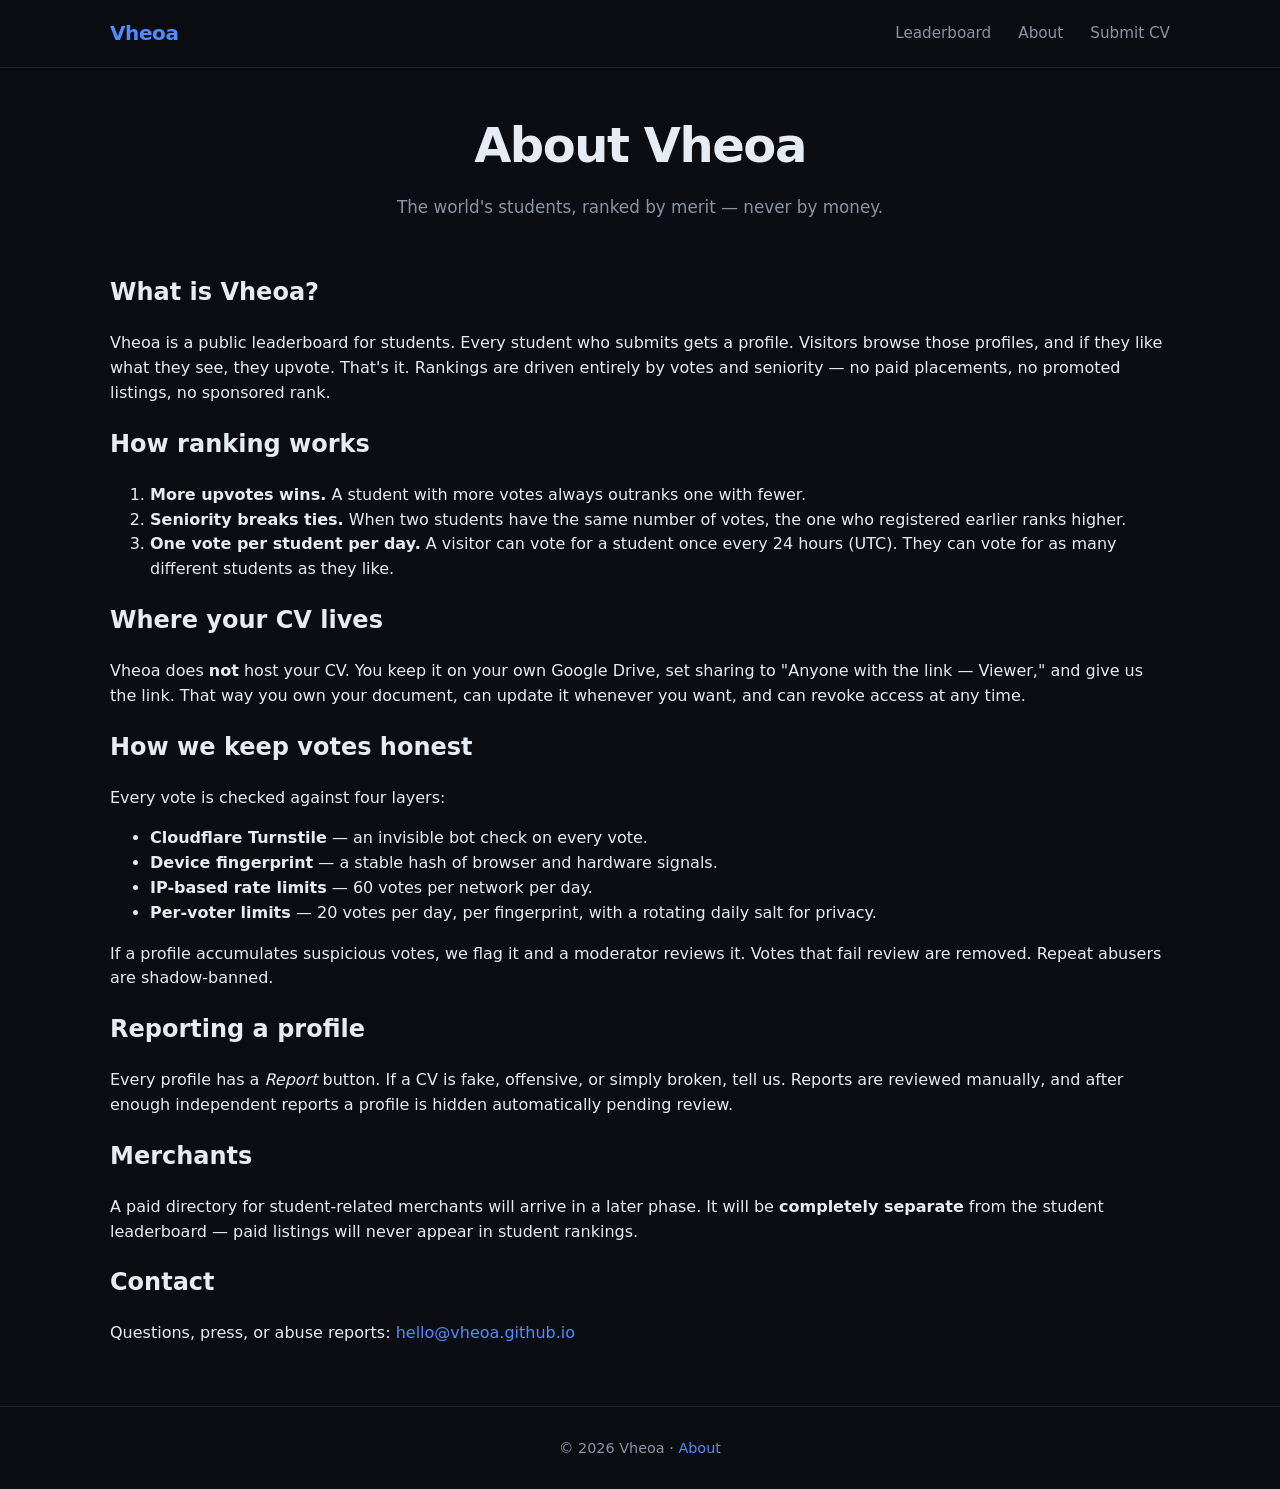
==== about.html @ 026dcb2a "Create about.html" ====
<!doctype html>
<html lang="en">
<head>
<meta charset="utf-8" />
<meta name="viewport" content="width=device-width, initial-scale=1" />
<title>About — Vheoa</title>
<meta name="description" content="Vheoa ranks students worldwide by merit — upvotes and seniority, never money. Learn how the ranking works and how we protect it from abuse." />
<link rel="icon" href="assets/img/favicon.svg" />
<link rel="stylesheet" href="assets/css/style.css" />
</head>
<body>

<header class="site">
  <div class="container inner">
    <a href="/" class="logo">Vheoa</a>
    <nav>
      <a href="leaderboard.html">Leaderboard</a>
      <a href="about.html">About</a>
      <a href="submit.html">Submit CV</a>
    </nav>
  </div>
</header>

<main class="container">

  <section class="hero" style="padding: 40px 0 10px;">
    <h1>About Vheoa</h1>
    <p>The world's students, ranked by merit — never by money.</p>
  </section>

  <article class="prose">

    <h2>What is Vheoa?</h2>
    <p>
      Vheoa is a public leaderboard for students. Every student who submits gets a
      profile. Visitors browse those profiles, and if they like what they see, they
      upvote. That's it. Rankings are driven entirely by votes and seniority —
      no paid placements, no promoted listings, no sponsored rank.
    </p>

    <h2>How ranking works</h2>
    <ol>
      <li><strong>More upvotes wins.</strong> A student with more votes always outranks one with fewer.</li>
      <li><strong>Seniority breaks ties.</strong> When two students have the same number of votes, the one who registered earlier ranks higher.</li>
      <li><strong>One vote per student per day.</strong> A visitor can vote for a student once every 24 hours (UTC). They can vote for as many different students as they like.</li>
    </ol>

    <h2>Where your CV lives</h2>
    <p>
      Vheoa does <strong>not</strong> host your CV. You keep it on your own Google
      Drive, set sharing to "Anyone with the link — Viewer," and give us the link.
      That way you own your document, can update it whenever you want, and can
      revoke access at any time.
    </p>

    <h2>How we keep votes honest</h2>
    <p>Every vote is checked against four layers:</p>
    <ul>
      <li><strong>Cloudflare Turnstile</strong> — an invisible bot check on every vote.</li>
      <li><strong>Device fingerprint</strong> — a stable hash of browser and hardware signals.</li>
      <li><strong>IP-based rate limits</strong> — 60 votes per network per day.</li>
      <li><strong>Per-voter limits</strong> — 20 votes per day, per fingerprint, with a rotating daily salt for privacy.</li>
    </ul>
    <p>
      If a profile accumulates suspicious votes, we flag it and a moderator reviews it.
      Votes that fail review are removed. Repeat abusers are shadow-banned.
    </p>

    <h2>Reporting a profile</h2>
    <p>
      Every profile has a <em>Report</em> button. If a CV is fake, offensive, or
      simply broken, tell us. Reports are reviewed manually, and after enough
      independent reports a profile is hidden automatically pending review.
    </p>

    <h2>Merchants</h2>
    <p>
      A paid directory for student-related merchants will arrive in a later phase.
      It will be <strong>completely separate</strong> from the student leaderboard —
      paid listings will never appear in student rankings.
    </p>

    <h2>Contact</h2>
    <p>
      Questions, press, or abuse reports:
      <a href="mailto:hello@vheoa.github.io">hello@vheoa.github.io</a>
    </p>

  </article>

</main>

<footer class="site">
  <div class="container">
    © <span id="year"></span> Vheoa · <a href="about.html">About</a>
  </div>
</footer>

<script>document.getElementById('year').textContent = new Date().getFullYear();</script>

</body>
</html>
---- assets/css/style.css ----
/* ============================================
   VHEOA — Base styles
   ============================================ */

:root {
  --bg:        #0b0d12;
  --bg-elev:   #12151c;
  --fg:        #e7ebf3;
  --fg-dim:    #8b93a7;
  --accent:    #4f8cff;
  --accent-2:  #22d3a5;
  --border:    #1e2430;
  --radius:    10px;
  --font:      system-ui, -apple-system, 'Segoe UI', Roboto, sans-serif;
}

* { box-sizing: border-box; }

html, body {
  margin: 0;
  padding: 0;
  background: var(--bg);
  color: var(--fg);
  font-family: var(--font);
  line-height: 1.55;
  -webkit-font-smoothing: antialiased;
}

a { color: var(--accent); text-decoration: none; }
a:hover { text-decoration: underline; }

.container {
  max-width: 1100px;
  margin: 0 auto;
  padding: 0 20px;
}

/* Header */
header.site {
  border-bottom: 1px solid var(--border);
  padding: 18px 0;
  position: sticky;
  top: 0;
  background: rgba(11, 13, 18, 0.85);
  backdrop-filter: blur(10px);
  z-index: 50;
}
header.site .inner {
  display: flex;
  align-items: center;
  justify-content: space-between;
}
header.site .logo {
  font-weight: 700;
  font-size: 1.25rem;
  letter-spacing: -0.02em;
}
header.site nav a {
  margin-left: 22px;
  color: var(--fg-dim);
  font-size: 0.95rem;
}
header.site nav a:hover { color: var(--fg); text-decoration: none; }

/* Hero */
.hero {
  padding: 60px 0 30px;
  text-align: center;
}
.hero h1 {
  font-size: clamp(2rem, 5vw, 3rem);
  margin: 0 0 12px;
  letter-spacing: -0.03em;
}
.hero p {
  color: var(--fg-dim);
  max-width: 640px;
  margin: 0 auto 24px;
  font-size: 1.05rem;
}
.btn {
  display: inline-block;
  background: var(--accent);
  color: #fff;
  padding: 12px 24px;
  border-radius: var(--radius);
  font-weight: 600;
  border: none;
  cursor: pointer;
  font-size: 1rem;
}
.btn:hover { background: #3a78e6; text-decoration: none; }
.btn.secondary {
  background: transparent;
  border: 1px solid var(--border);
  color: var(--fg);
  margin-left: 10px;
}

/* Globe container */
#globe {
  width: 100%;
  height: 60vh;
  min-height: 420px;
  background: var(--bg-elev);
  border: 1px solid var(--border);
  border-radius: var(--radius);
  overflow: hidden;
  margin: 30px 0;
}

/* Footer */
footer.site {
  border-top: 1px solid var(--border);
  padding: 30px 0;
  margin-top: 60px;
  color: var(--fg-dim);
  font-size: 0.9rem;
  text-align: center;
}

/* Utility */
.hidden { display: none !important; }
/* ============================================================
   VHEOA — Phase 1 additions: forms, profiles, tables
   ============================================================ */

/* ---------- Cards and fields ---------- */
.card {
  background: var(--bg-elev);
  border: 1px solid var(--border);
  border-radius: var(--radius);
  padding: 28px;
  margin: 20px auto 60px;
  max-width: 720px;
}
.field { margin-bottom: 20px; }
.field label {
  display: block;
  font-weight: 600;
  margin-bottom: 6px;
  font-size: 0.95rem;
}
.field input,
.field select,
.filters input,
.filters select {
  width: 100%;
  padding: 11px 13px;
  background: #0e1119;
  border: 1px solid var(--border);
  border-radius: 8px;
  color: var(--fg);
  font-size: 1rem;
  font-family: inherit;
}
.field input:focus,
.field select:focus,
.filters input:focus,
.filters select:focus {
  outline: none;
  border-color: var(--accent);
}
.field small {
  display: block;
  color: var(--fg-dim);
  font-size: 0.82rem;
  margin-top: 6px;
  line-height: 1.4;
}
.row { display: grid; grid-template-columns: 1fr 1fr; gap: 16px; }
@media (max-width: 600px) {
  .row { grid-template-columns: 1fr; }
  .card { padding: 20px; }
}
.dim { color: var(--fg-dim); font-weight: 400; }

/* ---------- Portfolio rows ---------- */
.portfolio-row {
  display: grid;
  grid-template-columns: 1fr 2fr auto;
  gap: 8px;
  margin-bottom: 8px;
}
.portfolio-row .remove-row {
  background: transparent;
  border: 1px solid var(--border);
  color: var(--fg-dim);
  border-radius: 8px;
  padding: 0 14px;
  cursor: pointer;
  font-size: 1.2rem;
  line-height: 1;
}
.portfolio-row .remove-row:hover {
  color: #ff5555;
  border-color: #552222;
}

/* ---------- Messages ---------- */
.message {
  padding: 12px 14px;
  border-radius: 8px;
  margin: 16px 0;
  font-size: 0.95rem;
}
.message.error {
  background: #2a1215;
  color: #ff7a7a;
  border: 1px solid #5a2226;
}
.message.success {
  background: #0f2a1e;
  color: #4ee0a0;
  border: 1px solid #1e5a3e;
}

/* ---------- Profile page ---------- */
.profile {
  padding: 40px 0 60px;
  max-width: 820px;
  margin: 0 auto;
}
.profile-head {
  display: flex;
  justify-content: space-between;
  align-items: flex-start;
  gap: 24px;
  padding-bottom: 24px;
  border-bottom: 1px solid var(--border);
  margin-bottom: 24px;
}
.profile-head h1 {
  margin: 0 0 8px;
  font-size: clamp(1.6rem, 3.5vw, 2.2rem);
  letter-spacing: -0.02em;
}
.profile-head .meta {
  color: var(--fg-dim);
  margin: 4px 0;
  font-size: 0.95rem;
}
.profile-head .meta.small { font-size: 0.82rem; }
.flag {
  display: inline-block;
  background: var(--bg-elev);
  border: 1px solid var(--border);
  border-radius: 5px;
  padding: 2px 7px;
  font-size: 0.78rem;
  font-weight: 600;
  letter-spacing: 0.04em;
  margin-right: 6px;
}
.score { text-align: right; flex-shrink: 0; }
.score-num {
  font-size: 2.6rem;
  font-weight: 700;
  line-height: 1;
  color: var(--accent-2);
}
.score-label {
  font-size: 0.8rem;
  color: var(--fg-dim);
  text-transform: uppercase;
  letter-spacing: 0.06em;
  margin-top: 4px;
}
.actions {
  display: flex;
  gap: 12px;
  flex-wrap: wrap;
  margin-bottom: 28px;
}
.actions .btn.secondary { margin-left: 0; }

.portfolio h3 {
  margin: 0 0 12px;
  font-size: 1rem;
  color: var(--fg-dim);
  text-transform: uppercase;
  letter-spacing: 0.05em;
}
.chip-row { display: flex; flex-wrap: wrap; gap: 10px; }
.chip {
  display: inline-block;
  padding: 8px 14px;
  background: var(--bg-elev);
  border: 1px solid var(--border);
  border-radius: 999px;
  font-size: 0.9rem;
  color: var(--fg);
}
.chip:hover {
  border-color: var(--accent);
  text-decoration: none;
  color: var(--accent);
}

/* ---------- Filters + leaderboard ---------- */
.filters {
  display: grid;
  grid-template-columns: 220px 1fr auto;
  gap: 12px;
  margin: 20px 0 24px;
}
@media (max-width: 640px) {
  .filters { grid-template-columns: 1fr; }
}

.board {
  width: 100%;
  border-collapse: collapse;
  border: 1px solid var(--border);
  border-radius: var(--radius);
  overflow: hidden;
}
.board thead { background: var(--bg-elev); }
.board th,
.board td {
  text-align: left;
  padding: 12px 16px;
  border-bottom: 1px solid var(--border);
  font-size: 0.95rem;
}
.board th {
  font-size: 0.82rem;
  color: var(--fg-dim);
  text-transform: uppercase;
  letter-spacing: 0.05em;
  font-weight: 600;
}
.board tbody tr:last-child td { border-bottom: none; }
.board tbody tr { transition: background 0.1s; cursor: pointer; }
.board tbody tr:hover { background: var(--bg-elev); }
.board .rank {
  color: var(--fg-dim);
  font-variant-numeric: tabular-nums;
  font-weight: 600;
}
.board .name { font-weight: 600; }
.board .votes {
  text-align: right;
  color: var(--accent-2);
  font-weight: 700;
  font-variant-numeric: tabular-nums;
}

/* ---------- Empty / loading states ---------- */
.loading,
.empty {
  color: var(--fg-dim);
  text-align: center;
  padding: 60px 0;
}
/* ============================================================
   VHEOA — Phase 2: globe tooltip + ticker
   ============================================================ */

/* Ticker */
.ticker-title {
  margin: 0 0 14px;
  font-size: 0.95rem;
  color: var(--fg-dim);
  text-transform: uppercase;
  letter-spacing: 0.05em;
  font-weight: 600;
}

.ticker-row {
  display: grid;
  grid-template-columns: repeat(auto-fill, minmax(200px, 1fr));
  gap: 12px;
}

.ticker-card {
  display: block;
  padding: 14px 16px;
  background: var(--bg-elev);
  border: 1px solid var(--border);
  border-radius: var(--radius);
  color: var(--fg);
  transition: border-color 0.15s, transform 0.15s;
}
.ticker-card:hover {
  border-color: var(--accent);
  text-decoration: none;
  transform: translateY(-2px);
}

.ticker-name {
  font-weight: 600;
  font-size: 0.95rem;
  margin-bottom: 4px;
  white-space: nowrap;
  overflow: hidden;
  text-overflow: ellipsis;
}

.ticker-meta {
  font-size: 0.82rem;
  color: var(--fg-dim);
}

/* Slight polish on the globe */
#globe {
  cursor: grab;
}
#globe:active {
  cursor: grabbing;
}
/* ============================================================
   VHEOA — Phase 3: vote button polish
   ============================================================ */

#vote-btn {
  background: var(--accent-2);
  color: #051612;
}
#vote-btn:hover:not(:disabled) {
  background: #1fbc93;
}
#vote-btn:disabled {
  background: var(--bg-elev);
  color: var(--fg-dim);
  border: 1px solid var(--border);
  cursor: not-allowed;
}

/* Score pulse when realtime updates arrive */
@keyframes vheoa-pulse {
  0%   { transform: scale(1);   color: var(--accent-2); }
  40%  { transform: scale(1.15); color: #7ef0c6; }
  100% { transform: scale(1);   color: var(--accent-2); }
}
.score-num.pulse {
  animation: vheoa-pulse 0.6s ease-out;
}
/* ============================================================
   VHEOA — Phase 4
   ============================================================ */

/* Ghost button (for Report) */
.btn.ghost {
  background: transparent;
  color: var(--fg-dim);
  border: 1px solid var(--border);
  padding: 10px 16px;
  font-weight: 500;
}
.btn.ghost:hover {
  color: #ff7a7a;
  border-color: #5a2226;
}

/* Rising Star badge */
.badge-rising {
  display: inline-block;
  margin-left: 10px;
  padding: 3px 10px;
  border-radius: 999px;
  background: linear-gradient(90deg, #ffb347, #ffcc70);
  color: #241a00;
  font-size: 0.72rem;
  font-weight: 700;
  letter-spacing: 0.04em;
  text-transform: uppercase;
  vertical-align: middle;
  animation: badge-shimmer 2.5s ease-in-out infinite alternate;
}
@keyframes badge-shimmer {
  from { box-shadow: 0 0 0 rgba(255, 179, 71, 0.4); }
  to   { box-shadow: 0 0 12px rgba(255, 179, 71, 0.7); }
}

/* Report panel */
.report-panel {
  background: var(--bg-elev);
  border: 1px solid var(--border);
  border-radius: var(--radius);
  padding: 16px;
  margin: 16px 0;
  max-width: 520px;
}
.report-panel textarea {
  width: 100%;
  min-height: 80px;
  padding: 10px 12px;
  background: #0e1119;
  color: var(--fg);
  border: 1px solid var(--border);
  border-radius: 8px;
  font-family: inherit;
  font-size: 0.95rem;
  resize: vertical;
}
.report-panel textarea:focus {
  outline: none;
  border-color: var(--accent);
}
.report-actions {
  display: flex;
  gap: 10px;
  margin-top: 12px;
}
.report-actions .btn.secondary { margin-left: 0; }

/* Affiliate strip */
#affiliate-strip {
  border-top: 1px solid var(--border);
  padding: 20px 0 6px;
  margin-top: 40px;
}
.affiliate-inner {
  display: flex;
  flex-wrap: wrap;
  align-items: center;
  gap: 12px;
  max-width: 1100px;
  margin: 0 auto;
  padding: 0 20px;
}
.affiliate-label {
  color: var(--fg-dim);
  font-size: 0.8rem;
  text-transform: uppercase;
  letter-spacing: 0.06em;
  font-weight: 600;
  margin-right: 6px;
}
.affiliate-link {
  display: inline-flex;
  align-items: center;
  gap: 8px;
  padding: 8px 14px;
  background: var(--bg-elev);
  border: 1px solid var(--border);
  border-radius: 999px;
  color: var(--fg);
  font-size: 0.9rem;
  transition: border-color 0.15s, transform 0.15s;
}
.affiliate-link:hover {
  border-color: var(--accent);
  text-decoration: none;
  transform: translateY(-1px);
}
.affiliate-tag {
  color: var(--fg-dim);
  font-size: 0.78rem;
}
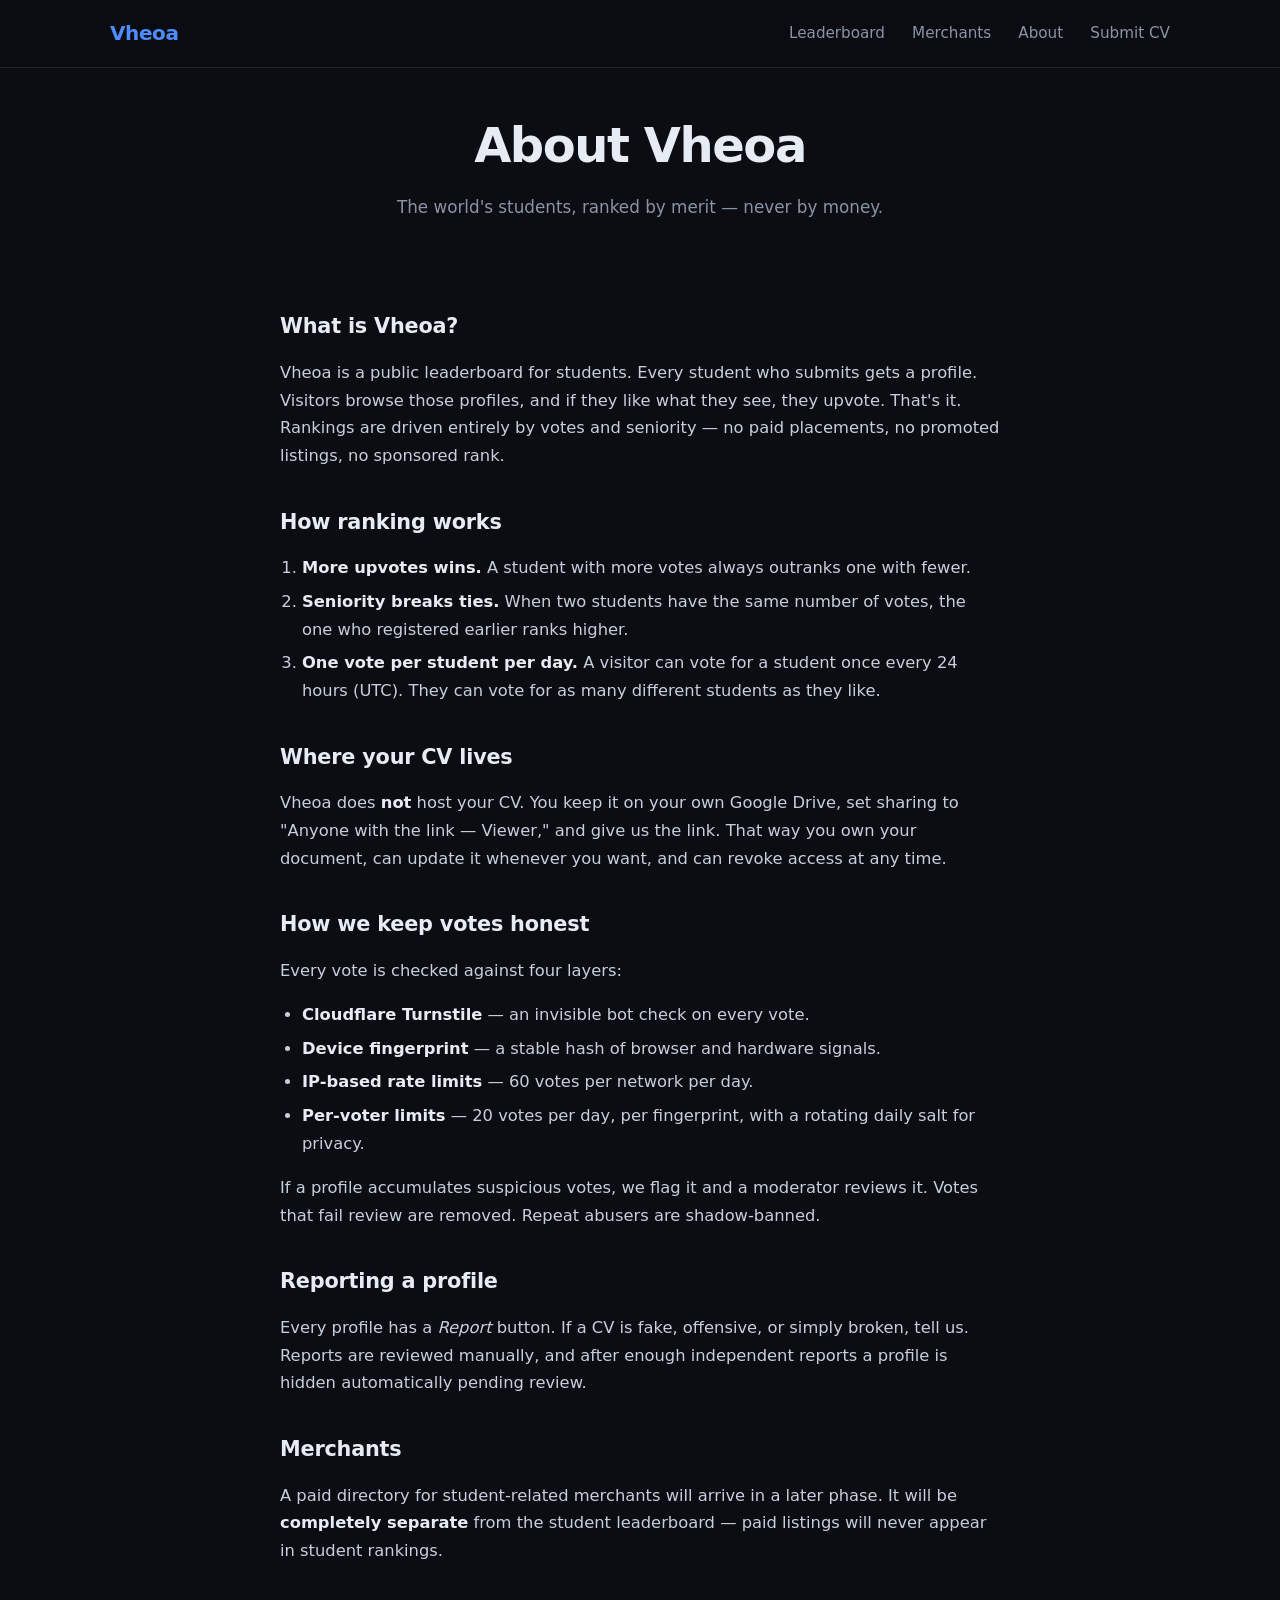
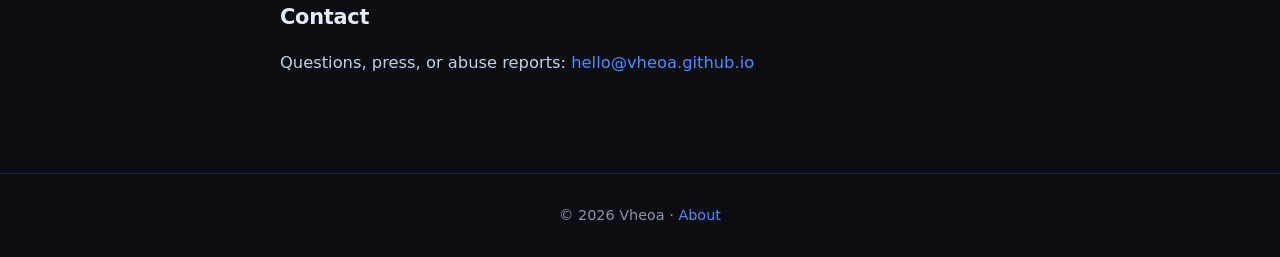
==== commit 3bce8c60: "Update about.html" ====
--- a/about.html
+++ b/about.html
@@ -5,7 +5,13 @@
 <meta name="viewport" content="width=device-width, initial-scale=1" />
 <title>About — Vheoa</title>
 <meta name="description" content="Vheoa ranks students worldwide by merit — upvotes and seniority, never money. Learn how the ranking works and how we protect it from abuse." />
-<link rel="icon" href="assets/img/favicon.svg" />
+<meta property="og:type" content="website" />
+<meta property="og:title" content="Vheoa" />
+<meta property="og:description" content="Rank the world's students by merit — upvotes and seniority. Free forever." />
+<meta property="og:url" content="https://vheoa.github.io/" />
+<meta property="og:image" content="https://vheoa.github.io/assets/img/og-default.png" />
+<meta name="twitter:card" content="summary_large_image" />
+ <link rel="icon" href="assets/img/favicon.svg" />
 <link rel="stylesheet" href="assets/css/style.css" />
 </head>
 <body>
@@ -15,6 +21,7 @@
     <a href="/" class="logo">Vheoa</a>
     <nav>
       <a href="leaderboard.html">Leaderboard</a>
+      <a href="merchants.html">Merchants</a>
       <a href="about.html">About</a>
       <a href="submit.html">Submit CV</a>
     </nav>
--- a/assets/css/style.css
+++ b/assets/css/style.css
@@ -549,3 +549,178 @@
   color: var(--fg-dim);
   font-size: 0.78rem;
 }
+/* ============================================================
+   VHEOA — Phase 5: About prose, Rising Stars, pulse
+   ============================================================ */
+
+/* About page prose */
+.prose {
+  max-width: 720px;
+  margin: 0 auto 60px;
+  padding: 20px 0;
+}
+.prose h2 {
+  margin: 36px 0 12px;
+  font-size: 1.3rem;
+  letter-spacing: -0.01em;
+}
+.prose p,
+.prose li {
+  color: #c8cfdc;
+  font-size: 1.02rem;
+  line-height: 1.7;
+}
+.prose ul,
+.prose ol {
+  padding-left: 22px;
+}
+.prose li {
+  margin-bottom: 6px;
+}
+.prose strong {
+  color: var(--fg);
+}
+
+/* Section titles (used by Rising Stars) */
+.section-title {
+  margin: 0 0 4px;
+  font-size: 1.3rem;
+  letter-spacing: -0.01em;
+}
+.section-sub {
+  margin: 0 0 20px;
+  color: var(--fg-dim);
+  font-size: 0.95rem;
+}
+
+/* Rising Stars grid */
+.rising-grid {
+  display: grid;
+  grid-template-columns: repeat(auto-fill, minmax(220px, 1fr));
+  gap: 14px;
+  margin-bottom: 20px;
+}
+
+.rising-card {
+  position: relative;
+  display: block;
+  padding: 18px 18px 16px;
+  background: var(--bg-elev);
+  border: 1px solid var(--border);
+  border-radius: var(--radius);
+  color: var(--fg);
+  overflow: hidden;
+  transition: transform 0.15s, border-color 0.15s;
+}
+.rising-card:hover {
+  border-color: #ffb347;
+  text-decoration: none;
+  transform: translateY(-2px);
+}
+
+.rising-badge {
+  position: absolute;
+  top: 10px;
+  right: 12px;
+  color: #ffb347;
+  font-size: 1.15rem;
+  line-height: 1;
+}
+
+.rising-name {
+  font-weight: 600;
+  font-size: 1.02rem;
+  margin-bottom: 4px;
+  padding-right: 26px;
+  white-space: nowrap;
+  overflow: hidden;
+  text-overflow: ellipsis;
+}
+
+.rising-meta {
+  color: var(--fg-dim);
+  font-size: 0.85rem;
+  margin-bottom: 14px;
+  white-space: nowrap;
+  overflow: hidden;
+  text-overflow: ellipsis;
+}
+
+.rising-stats {
+  display: flex;
+  justify-content: space-between;
+  align-items: baseline;
+  font-size: 0.82rem;
+  color: var(--fg-dim);
+  border-top: 1px solid var(--border);
+  padding-top: 10px;
+}
+.rising-stats strong {
+  color: var(--accent-2);
+  font-size: 1rem;
+}
+
+/* Vote pulse — triggered from JS when realtime updates arrive */
+@keyframes vheoa-pulse {
+  0%   { transform: scale(1);    color: var(--accent-2); }
+  40%  { transform: scale(1.18); color: #7ef0c6; }
+  100% { transform: scale(1);    color: var(--accent-2); }
+}
+.score-num.pulse {
+  animation: vheoa-pulse 0.6s ease-out;
+}
+/* ============================================================
+   VHEOA — Phase 6: admin tabs
+   ============================================================ */
+
+.tabs {
+  display: flex;
+  gap: 6px;
+  border-bottom: 1px solid var(--border);
+  margin: 24px 0 20px;
+}
+.tab {
+  background: transparent;
+  border: 1px solid transparent;
+  border-bottom: 2px solid transparent;
+  color: var(--fg-dim);
+  padding: 10px 18px;
+  cursor: pointer;
+  font-size: 0.95rem;
+  font-weight: 500;
+  border-radius: 8px 8px 0 0;
+  transition: color 0.15s, border-color 0.15s;
+}
+.tab:hover {
+  color: var(--fg);
+}
+.tab.active {
+  color: var(--fg);
+  border-bottom-color: var(--accent);
+}
+.tab span {
+  color: var(--fg-dim);
+  font-weight: 400;
+  margin-left: 4px;
+}
+
+.tab-panel {
+  margin-bottom: 60px;
+}
+
+/* Slightly tighter buttons in the admin tables */
+.board .btn.ghost,
+.board .btn {
+  padding: 7px 12px;
+  font-size: 0.85rem;
+  margin-left: 6px;
+}
+.board .btn.ghost {
+  background: transparent;
+  color: var(--fg-dim);
+  border: 1px solid var(--border);
+}
+.board .btn.ghost:hover {
+  color: var(--fg);
+  border-color: var(--fg-dim);
+}
